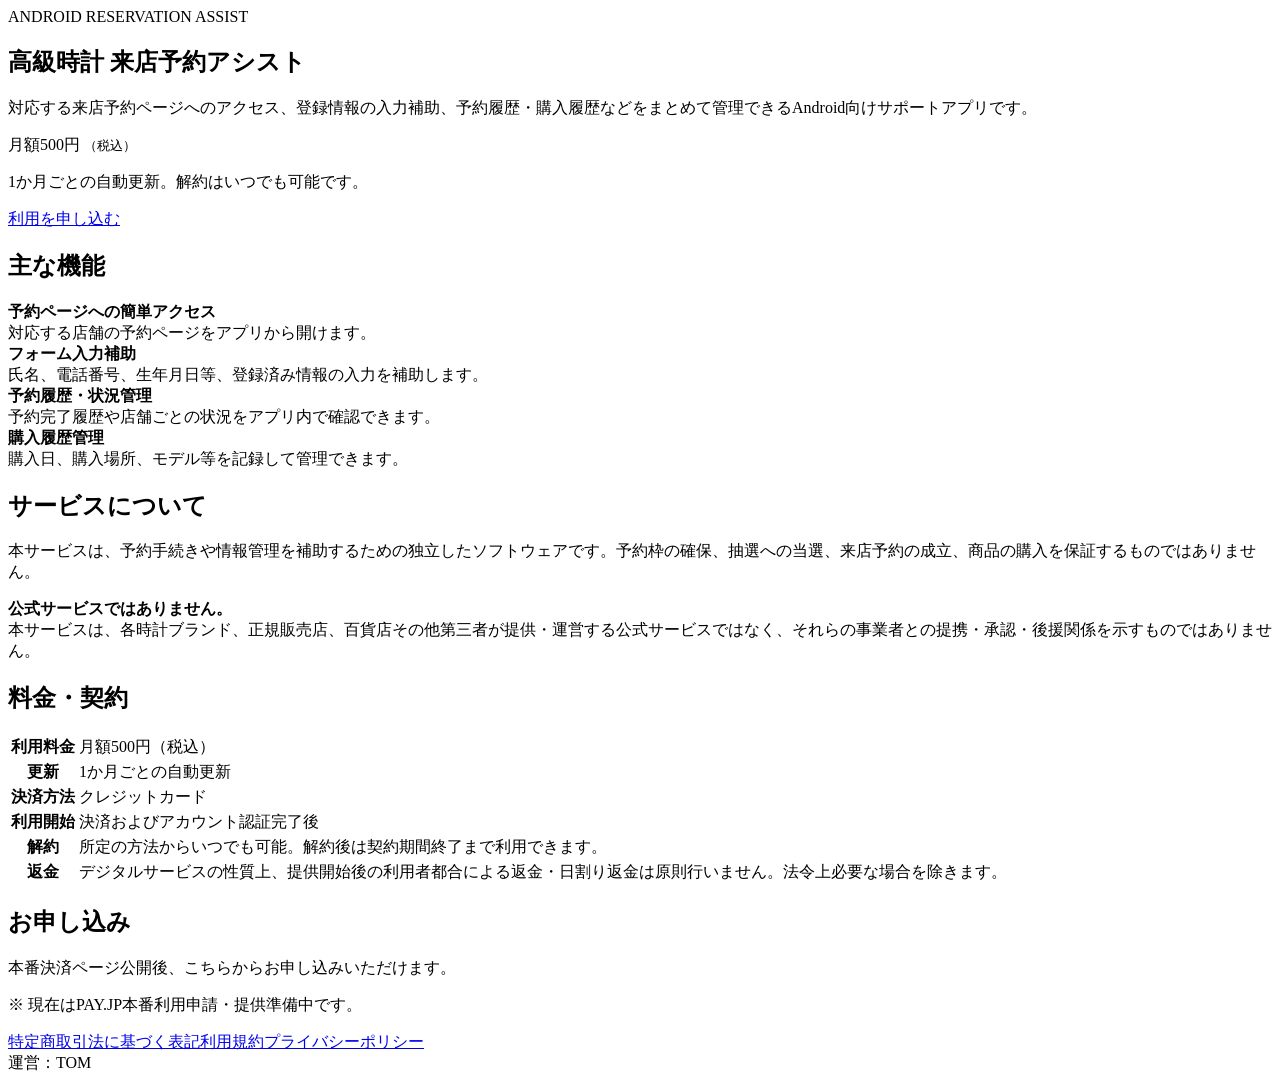
==== index.html @ 38c2cad5 "Add reservation assist landing page" ====
<!doctype html><html lang="ja"><head><meta charset="utf-8"><meta name="viewport" content="width=device-width,initial-scale=1"><title>高級時計 来店予約アシスト</title><link rel="stylesheet" href="style.css"></head><body><main class="wrap">
<section class="hero"><div class="eyebrow">ANDROID RESERVATION ASSIST</div><h1>高級時計 来店予約アシスト</h1><p class="lead">対応する来店予約ページへのアクセス、登録情報の入力補助、予約履歴・購入履歴などをまとめて管理できるAndroid向けサポートアプリです。</p><div class="price">月額500円 <small>（税込）</small></div><p class="muted">1か月ごとの自動更新。解約はいつでも可能です。</p><a class="btn" href="#apply">利用を申し込む</a></section>
<section class="card"><h2>主な機能</h2><div class="grid"><div class="feature"><strong>予約ページへの簡単アクセス</strong><br>対応する店舗の予約ページをアプリから開けます。</div><div class="feature"><strong>フォーム入力補助</strong><br>氏名、電話番号、生年月日等、登録済み情報の入力を補助します。</div><div class="feature"><strong>予約履歴・状況管理</strong><br>予約完了履歴や店舗ごとの状況をアプリ内で確認できます。</div><div class="feature"><strong>購入履歴管理</strong><br>購入日、購入場所、モデル等を記録して管理できます。</div></div></section>
<section class="card"><h2>サービスについて</h2><p>本サービスは、予約手続きや情報管理を補助するための独立したソフトウェアです。予約枠の確保、抽選への当選、来店予約の成立、商品の購入を保証するものではありません。</p><div class="note"><strong>公式サービスではありません。</strong><br>本サービスは、各時計ブランド、正規販売店、百貨店その他第三者が提供・運営する公式サービスではなく、それらの事業者との提携・承認・後援関係を示すものではありません。</div></section>
<section class="card"><h2>料金・契約</h2><table><tr><th>利用料金</th><td>月額500円（税込）</td></tr><tr><th>更新</th><td>1か月ごとの自動更新</td></tr><tr><th>決済方法</th><td>クレジットカード</td></tr><tr><th>利用開始</th><td>決済およびアカウント認証完了後</td></tr><tr><th>解約</th><td>所定の方法からいつでも可能。解約後は契約期間終了まで利用できます。</td></tr><tr><th>返金</th><td>デジタルサービスの性質上、提供開始後の利用者都合による返金・日割り返金は原則行いません。法令上必要な場合を除きます。</td></tr></table></section>
<section class="card" id="apply"><h2>お申し込み</h2><p>本番決済ページ公開後、こちらからお申し込みいただけます。</p><p class="muted">※ 現在はPAY.JP本番利用申請・提供準備中です。</p></section>
<nav><a href="tokusho.html">特定商取引法に基づく表記</a><a href="terms.html">利用規約</a><a href="privacy.html">プライバシーポリシー</a></nav>
<footer>運営：TOM</footer></main></body></html>
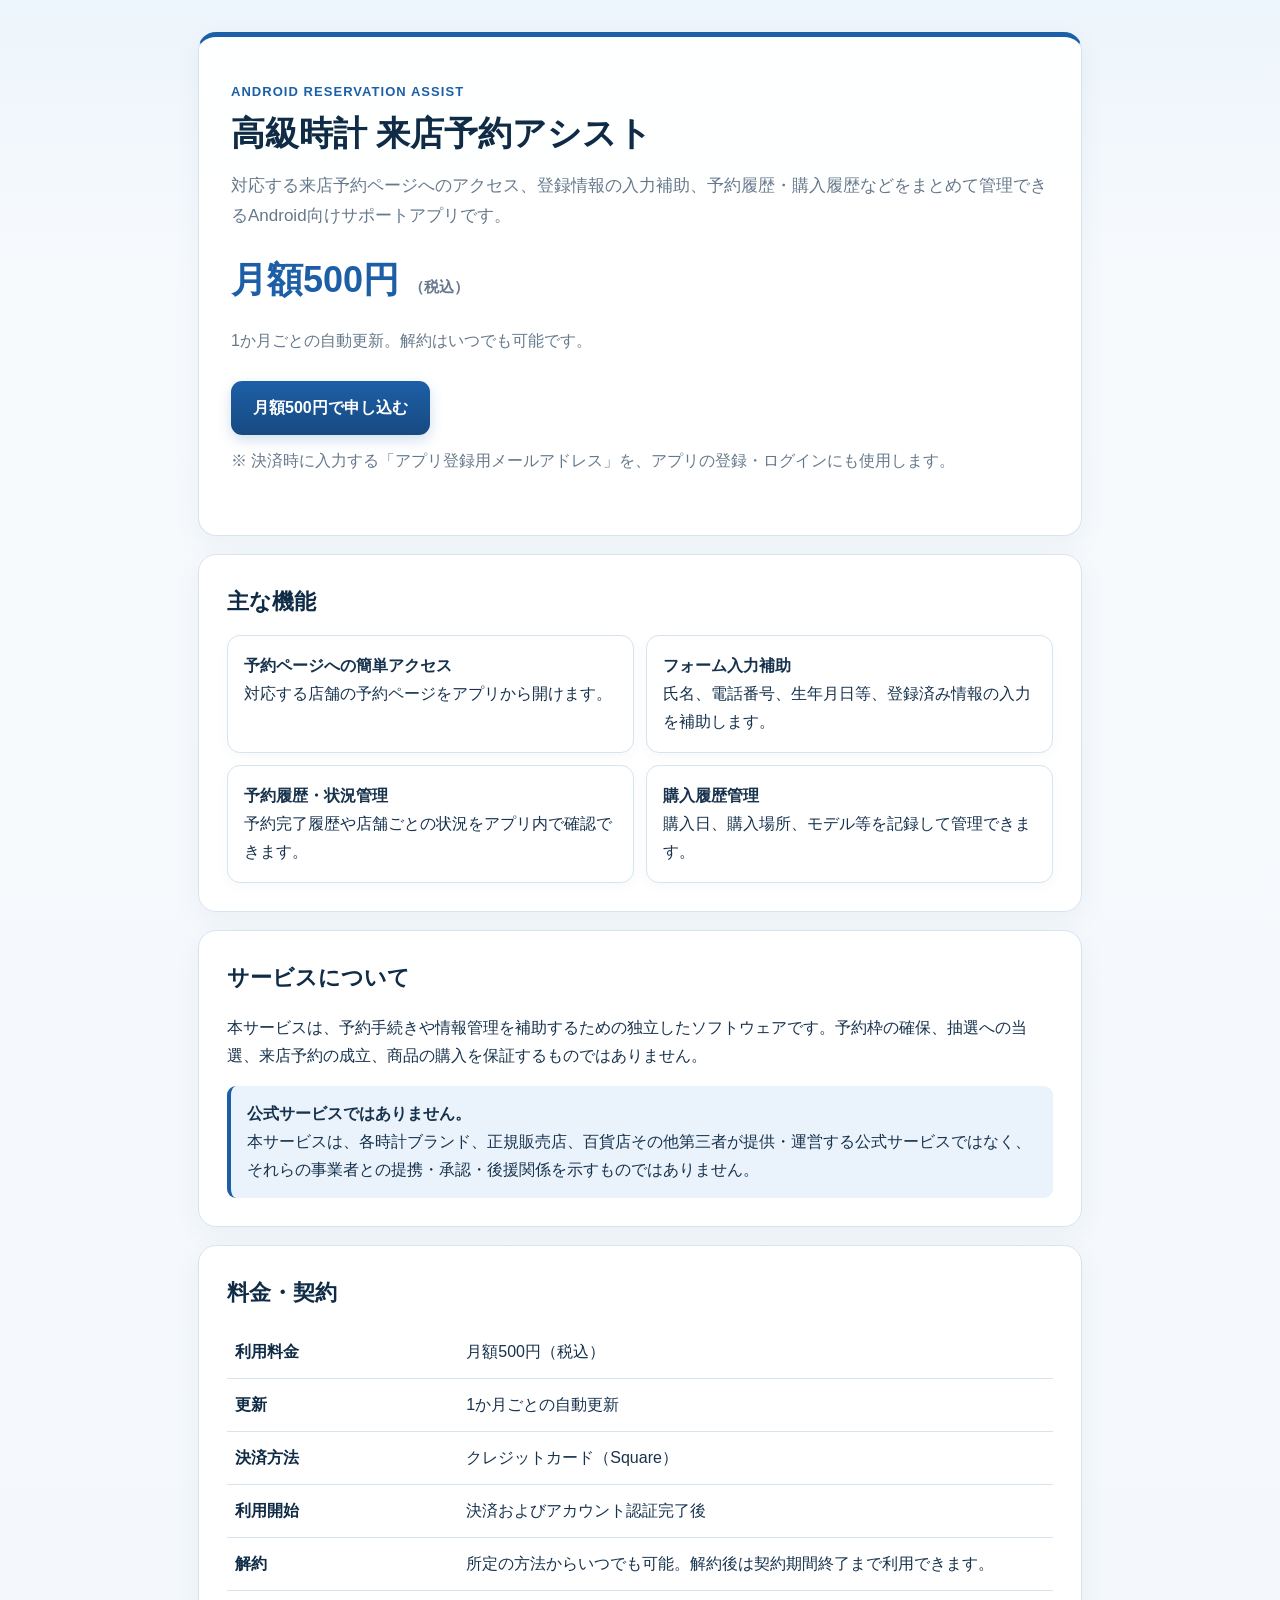
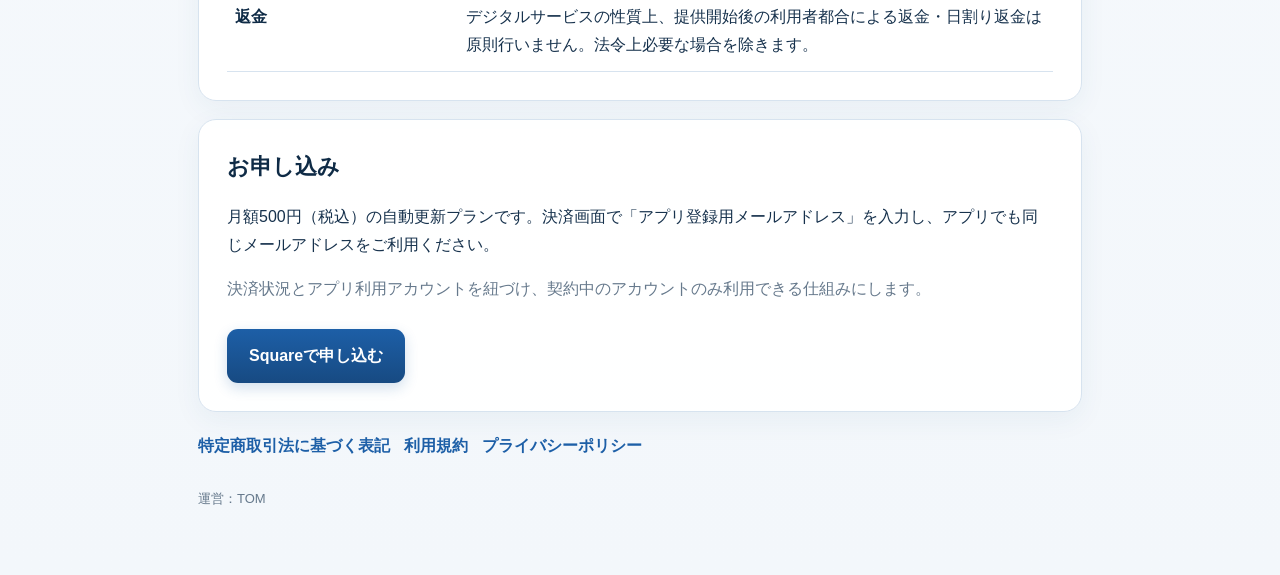
==== commit 217a2eaf: "Connect reservation assist LP to Square monthly checkout" ====
--- a/index.html
+++ b/index.html
@@ -1,8 +1,8 @@
 <!doctype html><html lang="ja"><head><meta charset="utf-8"><meta name="viewport" content="width=device-width,initial-scale=1"><title>高級時計 来店予約アシスト</title><link rel="stylesheet" href="style.css"></head><body><main class="wrap">
-<section class="hero"><div class="eyebrow">ANDROID RESERVATION ASSIST</div><h1>高級時計 来店予約アシスト</h1><p class="lead">対応する来店予約ページへのアクセス、登録情報の入力補助、予約履歴・購入履歴などをまとめて管理できるAndroid向けサポートアプリです。</p><div class="price">月額500円 <small>（税込）</small></div><p class="muted">1か月ごとの自動更新。解約はいつでも可能です。</p><a class="btn" href="#apply">利用を申し込む</a></section>
+<section class="hero"><div class="eyebrow">ANDROID RESERVATION ASSIST</div><h1>高級時計 来店予約アシスト</h1><p class="lead">対応する来店予約ページへのアクセス、登録情報の入力補助、予約履歴・購入履歴などをまとめて管理できるAndroid向けサポートアプリです。</p><div class="price">月額500円 <small>（税込）</small></div><p class="muted">1か月ごとの自動更新。解約はいつでも可能です。</p><a class="btn" href="https://square.link/u/VijEzXX2" target="_blank" rel="noopener">月額500円で申し込む</a><p class="muted" style="margin-top:12px">※ 決済時に入力する「アプリ登録用メールアドレス」を、アプリの登録・ログインにも使用します。</p></section>
 <section class="card"><h2>主な機能</h2><div class="grid"><div class="feature"><strong>予約ページへの簡単アクセス</strong><br>対応する店舗の予約ページをアプリから開けます。</div><div class="feature"><strong>フォーム入力補助</strong><br>氏名、電話番号、生年月日等、登録済み情報の入力を補助します。</div><div class="feature"><strong>予約履歴・状況管理</strong><br>予約完了履歴や店舗ごとの状況をアプリ内で確認できます。</div><div class="feature"><strong>購入履歴管理</strong><br>購入日、購入場所、モデル等を記録して管理できます。</div></div></section>
 <section class="card"><h2>サービスについて</h2><p>本サービスは、予約手続きや情報管理を補助するための独立したソフトウェアです。予約枠の確保、抽選への当選、来店予約の成立、商品の購入を保証するものではありません。</p><div class="note"><strong>公式サービスではありません。</strong><br>本サービスは、各時計ブランド、正規販売店、百貨店その他第三者が提供・運営する公式サービスではなく、それらの事業者との提携・承認・後援関係を示すものではありません。</div></section>
-<section class="card"><h2>料金・契約</h2><table><tr><th>利用料金</th><td>月額500円（税込）</td></tr><tr><th>更新</th><td>1か月ごとの自動更新</td></tr><tr><th>決済方法</th><td>クレジットカード</td></tr><tr><th>利用開始</th><td>決済およびアカウント認証完了後</td></tr><tr><th>解約</th><td>所定の方法からいつでも可能。解約後は契約期間終了まで利用できます。</td></tr><tr><th>返金</th><td>デジタルサービスの性質上、提供開始後の利用者都合による返金・日割り返金は原則行いません。法令上必要な場合を除きます。</td></tr></table></section>
-<section class="card" id="apply"><h2>お申し込み</h2><p>本番決済ページ公開後、こちらからお申し込みいただけます。</p><p class="muted">※ 現在はPAY.JP本番利用申請・提供準備中です。</p></section>
+<section class="card"><h2>料金・契約</h2><table><tr><th>利用料金</th><td>月額500円（税込）</td></tr><tr><th>更新</th><td>1か月ごとの自動更新</td></tr><tr><th>決済方法</th><td>クレジットカード（Square）</td></tr><tr><th>利用開始</th><td>決済およびアカウント認証完了後</td></tr><tr><th>解約</th><td>所定の方法からいつでも可能。解約後は契約期間終了まで利用できます。</td></tr><tr><th>返金</th><td>デジタルサービスの性質上、提供開始後の利用者都合による返金・日割り返金は原則行いません。法令上必要な場合を除きます。</td></tr></table></section>
+<section class="card" id="apply"><h2>お申し込み</h2><p>月額500円（税込）の自動更新プランです。決済画面で「アプリ登録用メールアドレス」を入力し、アプリでも同じメールアドレスをご利用ください。</p><p class="muted">決済状況とアプリ利用アカウントを紐づけ、契約中のアカウントのみ利用できる仕組みにします。</p><a class="btn" href="https://square.link/u/VijEzXX2" target="_blank" rel="noopener">Squareで申し込む</a></section>
 <nav><a href="tokusho.html">特定商取引法に基づく表記</a><a href="terms.html">利用規約</a><a href="privacy.html">プライバシーポリシー</a></nav>
 <footer>運営：TOM</footer></main></body></html>
--- a/style.css
+++ b/style.css
@@ -0,0 +1,2 @@
+:root{--bg:#f3f7fb;--card:#ffffff;--text:#17324d;--muted:#66798c;--line:#d7e3ef;--accent:#1d5fa7;--accent-dark:#174a82;--accent-soft:#eaf3fb;--navy:#0f2b46}
+*{box-sizing:border-box}html{scroll-behavior:smooth}body{margin:0;background:linear-gradient(180deg,#edf5fc 0,#f7fafd 280px,#f3f7fb 100%);color:var(--text);font-family:-apple-system,BlinkMacSystemFont,"Segoe UI","Hiragino Kaku Gothic ProN","Yu Gothic",Meiryo,sans-serif;line-height:1.75}.wrap{max-width:920px;margin:0 auto;padding:32px 18px 64px}.hero,.card{background:rgba(255,255,255,.96);border:1px solid var(--line);border-radius:18px;padding:28px;margin-bottom:18px;box-shadow:0 8px 28px rgba(28,79,126,.06)}.hero{padding:44px 32px;border-top:5px solid var(--accent)}.eyebrow{font-size:13px;letter-spacing:.08em;color:var(--accent);font-weight:800}.hero h1{font-size:34px;line-height:1.25;margin:8px 0 12px;color:var(--navy)}.lead{font-size:17px;color:var(--muted)}h2{font-size:22px;margin:0 0 14px;color:var(--navy)}h3{font-size:17px;margin:24px 0 8px;color:var(--navy)}.price{font-size:36px;font-weight:850;margin:8px 0;color:var(--accent)}.price small{font-size:15px;font-weight:650;color:var(--muted)}.btn{display:inline-block;background:linear-gradient(180deg,var(--accent),var(--accent-dark));color:#fff;text-decoration:none;padding:13px 22px;border-radius:11px;font-weight:750;margin-top:10px;box-shadow:0 5px 14px rgba(29,95,167,.2);transition:transform .15s ease,box-shadow .15s ease}.btn:hover{transform:translateY(-1px);box-shadow:0 8px 18px rgba(29,95,167,.25)}.note{background:var(--accent-soft);border-left:4px solid var(--accent);padding:14px 16px;border-radius:9px}.grid{display:grid;grid-template-columns:repeat(2,1fr);gap:12px}.feature{border:1px solid var(--line);border-radius:13px;padding:16px;background:#fff;box-shadow:0 4px 12px rgba(28,79,126,.035)}table{width:100%;border-collapse:collapse}th,td{text-align:left;vertical-align:top;border-bottom:1px solid var(--line);padding:12px 8px}th{width:28%;font-weight:750;color:var(--navy)}nav{display:flex;gap:14px;flex-wrap:wrap;margin-top:20px}nav a{color:var(--accent);text-decoration:none;font-weight:650}nav a:hover{text-decoration:underline}footer{color:var(--muted);font-size:13px;margin-top:28px}.muted{color:var(--muted)}ul{padding-left:1.3em}a{color:var(--accent)}@media(max-width:640px){.grid{grid-template-columns:1fr}.hero h1{font-size:28px}.hero,.card{padding:22px}.wrap{padding-top:20px}th{width:36%}.price{font-size:32px}}
